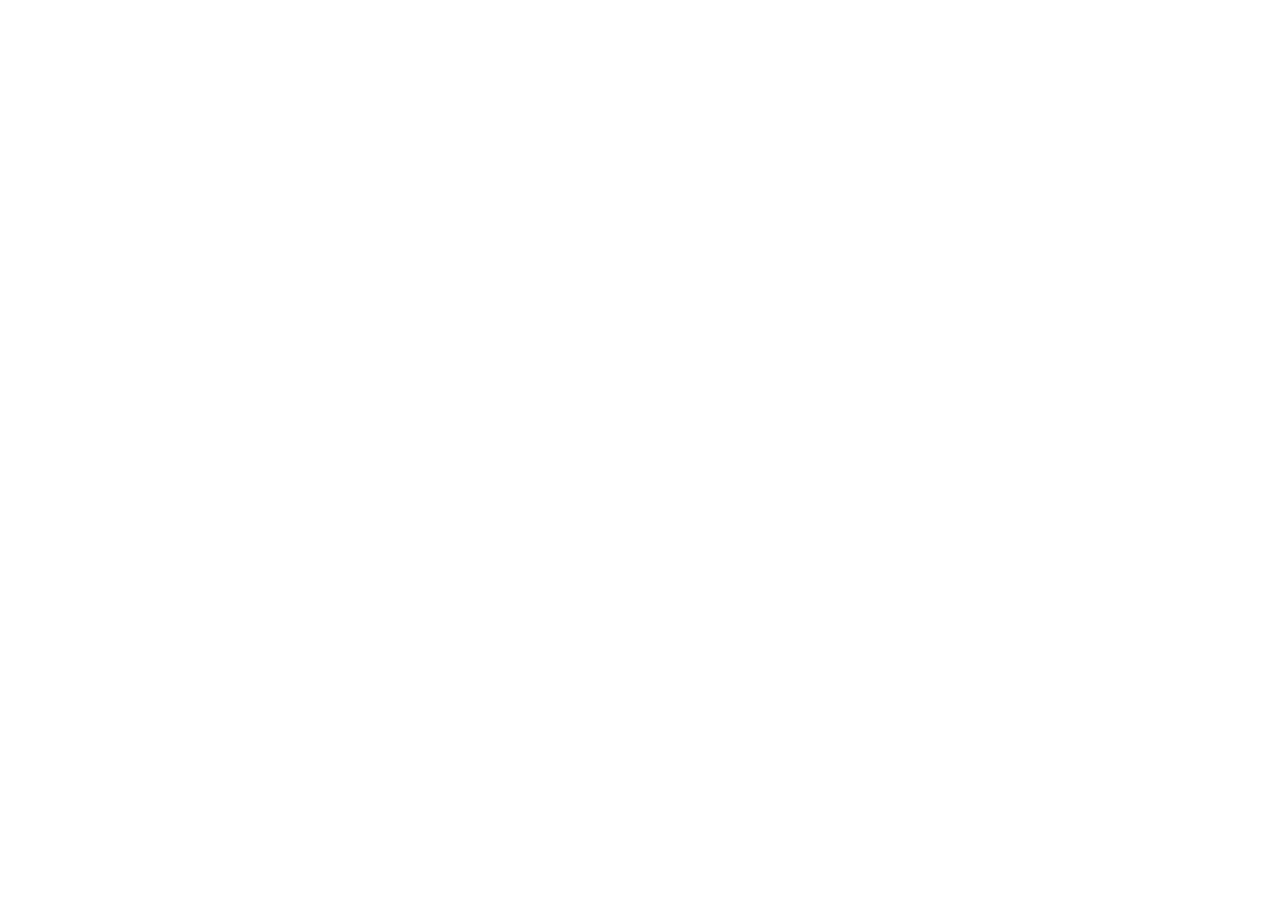
==== Shooting-range-from-PaW31tm-main/mlrs_scene.html @ 3d9033ab "update0.11" ====
<!DOCTYPE html>
<html lang="ru">

<head>

    <meta charset="UTF-8">

    <meta
        name="viewport"
        content="
            width=device-width,
            initial-scale=1.0,
            maximum-scale=1.0,
            user-scalable=no
        "
    >

    <title>MLRS Cutscene</title>
    <link rel="stylesheet" href="mlrs_scene.css">

    

</head>


<body>

<div class="cutscene">


    <!-- =====================================================
         BACKGROUND
         ===================================================== -->

    <div class="sky"></div>

    <div class="sun"></div>

    <div class="cloud cloud-1"></div>
    <div class="cloud cloud-2"></div>
    <div class="cloud cloud-3"></div>

    <div class="far-mountains"></div>
    <div class="near-mountains"></div>


    <!-- =====================================================
         GROUND
         ===================================================== -->

    <div class="ground">

        <div class="ground-road"></div>

        <div class="ground-detail detail-1"></div>
        <div class="ground-detail detail-2"></div>
        <div class="ground-detail detail-3"></div>

    </div>


    <!-- =====================================================
         VEHICLE DUST
         ===================================================== -->

    <div class="movement-dust movement-dust-1"></div>
    <div class="movement-dust movement-dust-2"></div>
    <div class="movement-dust movement-dust-3"></div>


    <!-- =====================================================
         BACK MLRS
         ===================================================== -->

    <div class="mlrs mlrs-back">

        <div class="vehicle">

            <div class="vehicle-body"></div>


            <div class="cabin">

                <div class="cabin-window"></div>
                <div class="cabin-window-small"></div>

            </div>


            <div class="front-bumper"></div>


            <div class="wheel wheel-a"></div>
            <div class="wheel wheel-b"></div>
            <div class="wheel wheel-c"></div>


            <!-- LAUNCHER -->

            <div class="launcher">

                <div class="launcher-base"></div>


                <div class="launcher-frame">


                    <!-- ROCKET 1 -->

                    <div class="launcher-tube tube-1">

                        <div class="muzzle-flash"></div>

                        <div class="rocket">

                            <div class="rocket-trail"></div>

                            <div class="rocket-body"></div>

                            <div class="rocket-fin fin-top"></div>
                            <div class="rocket-fin fin-bottom"></div>

                            <div class="rocket-flame"></div>

                        </div>

                    </div>


                    <!-- ROCKET 2 -->

                    <div class="launcher-tube tube-2">

                        <div class="muzzle-flash"></div>

                        <div class="rocket">

                            <div class="rocket-trail"></div>

                            <div class="rocket-body"></div>

                            <div class="rocket-fin fin-top"></div>
                            <div class="rocket-fin fin-bottom"></div>

                            <div class="rocket-flame"></div>

                        </div>

                    </div>


                    <!-- ROCKET 3 -->

                    <div class="launcher-tube tube-3">

                        <div class="muzzle-flash"></div>

                        <div class="rocket">

                            <div class="rocket-trail"></div>

                            <div class="rocket-body"></div>

                            <div class="rocket-fin fin-top"></div>
                            <div class="rocket-fin fin-bottom"></div>

                            <div class="rocket-flame"></div>

                        </div>

                    </div>


                    <!-- ROCKET 4 -->

                    <div class="launcher-tube tube-4">

                        <div class="muzzle-flash"></div>

                        <div class="rocket">

                            <div class="rocket-trail"></div>

                            <div class="rocket-body"></div>

                            <div class="rocket-fin fin-top"></div>
                            <div class="rocket-fin fin-bottom"></div>

                            <div class="rocket-flame"></div>

                        </div>

                    </div>


                    <!-- EMPTY TUBES -->

                    <div class="launcher-tube tube-5"></div>
                    <div class="launcher-tube tube-6"></div>

                </div>

            </div>

        </div>

    </div>


    <!-- =====================================================
         MAIN MLRS
         ===================================================== -->

    <div class="mlrs mlrs-main">

        <div class="vehicle">

            <div class="vehicle-body"></div>


            <div class="cabin">

                <div class="cabin-window"></div>
                <div class="cabin-window-small"></div>

                <div class="door-line"></div>

            </div>


            <div class="front-bumper"></div>
            <div class="front-light"></div>


            <div class="wheel wheel-a"></div>
            <div class="wheel wheel-b"></div>
            <div class="wheel wheel-c"></div>


            <!-- LAUNCHER -->

            <div class="launcher">

                <div class="launcher-base"></div>


                <div class="launcher-frame">


                    <!-- ROCKET 1 -->

                    <div class="launcher-tube tube-1">

                        <div class="muzzle-flash"></div>

                        <div class="rocket">

                            <div class="rocket-trail"></div>

                            <div class="rocket-body"></div>

                            <div class="rocket-fin fin-top"></div>
                            <div class="rocket-fin fin-bottom"></div>

                            <div class="rocket-flame"></div>

                        </div>

                    </div>


                    <!-- ROCKET 2 -->

                    <div class="launcher-tube tube-2">

                        <div class="muzzle-flash"></div>

                        <div class="rocket">

                            <div class="rocket-trail"></div>

                            <div class="rocket-body"></div>

                            <div class="rocket-fin fin-top"></div>
                            <div class="rocket-fin fin-bottom"></div>

                            <div class="rocket-flame"></div>

                        </div>

                    </div>


                    <!-- ROCKET 3 -->

                    <div class="launcher-tube tube-3">

                        <div class="muzzle-flash"></div>

                        <div class="rocket">

                            <div class="rocket-trail"></div>

                            <div class="rocket-body"></div>

                            <div class="rocket-fin fin-top"></div>
                            <div class="rocket-fin fin-bottom"></div>

                            <div class="rocket-flame"></div>

                        </div>

                    </div>


                    <!-- ROCKET 4 -->

                    <div class="launcher-tube tube-4">

                        <div class="muzzle-flash"></div>

                        <div class="rocket">

                            <div class="rocket-trail"></div>

                            <div class="rocket-body"></div>

                            <div class="rocket-fin fin-top"></div>
                            <div class="rocket-fin fin-bottom"></div>

                            <div class="rocket-flame"></div>

                        </div>

                    </div>


                    <!-- EMPTY TUBES -->

                    <div class="launcher-tube tube-5"></div>
                    <div class="launcher-tube tube-6"></div>

                </div>

            </div>

        </div>

    </div>


    <!-- =====================================================
         CREW
         ===================================================== -->

    <div class="crew">


        <div class="soldier soldier-1">

            <div class="helmet"></div>
            <div class="head"></div>

            <div class="torso"></div>

            <div class="arm arm-left"></div>
            <div class="arm arm-right"></div>

            <div class="leg leg-left"></div>
            <div class="leg leg-right"></div>

        </div>


        <div class="soldier soldier-2">

            <div class="helmet"></div>
            <div class="head"></div>

            <div class="torso"></div>

            <div class="arm arm-left"></div>
            <div class="arm arm-right"></div>

            <div class="leg leg-left"></div>
            <div class="leg leg-right"></div>

        </div>


        <div class="soldier soldier-3">

            <div class="helmet"></div>
            <div class="head"></div>

            <div class="torso"></div>

            <div class="arm arm-left"></div>
            <div class="arm arm-right"></div>

            <div class="leg leg-left"></div>
            <div class="leg leg-right"></div>

        </div>


    </div>


    <!-- =====================================================
         LAUNCH SMOKE
         ===================================================== -->

    <div class="launch-effects">

        <div class="launch-smoke smoke-1"></div>
        <div class="launch-smoke smoke-2"></div>
        <div class="launch-smoke smoke-3"></div>
        <div class="launch-smoke smoke-4"></div>
        <div class="launch-smoke smoke-5"></div>

        <div class="shockwave"></div>

    </div>


    <!-- =====================================================
         CAMERA
         ===================================================== -->

    <div class="camera-flash"></div>

    <div class="vignette"></div>


</div>
<script src="mlrs_scene.js"></script>

</body>

</html>
---- Shooting-range-from-PaW31tm-main/mlrs_scene.css ----
#cutsceneOverlay * {
    margin: 0;
    padding: 0;
    box-sizing: border-box;
}

#cutsceneOverlay {
    display: flex;
    justify-content: center;
    align-items: center;
}


/* =========================================================
   CUTSCENE
   ========================================================= */

.cutscene {
    position: relative;
    width: 100%;
    height: 100%;
    overflow: hidden;
    background: #78b6d5;
    isolation: isolate;
}


/* =========================================================
   SKY
   ========================================================= */

.sky {

    position: absolute;

    inset: 0;

    z-index: 1;

    background:
        linear-gradient(
            to bottom,
            #65a7cf 0%,
            #9fcbe0 55%,
            #d8d2b2 100%
        );
}


/* =========================================================
   SUN
   ========================================================= */

.sun {

    position: absolute;

    z-index: 2;

    top: 10%;
    right: 13%;

    width: 13vw;
    height: 13vw;

    border-radius: 50%;

    background:
        radial-gradient(
            circle,
            #fff8c8,
            #ffe99b 45%,
            transparent 75%
        );
}


/* =========================================================
   CLOUDS
   ========================================================= */

.cloud {

    position: absolute;

    z-index: 3;

    width: 22vw;
    height: 7vw;

    border-radius: 50%;

    background: rgba(255,255,255,.42);

    filter: blur(2px);
}


.cloud::before,
.cloud::after {

    content: "";

    position: absolute;

    border-radius: 50%;

    background: inherit;
}


.cloud::before {

    width: 9vw;
    height: 9vw;

    left: 3vw;
    bottom: 1vw;
}


.cloud::after {

    width: 7vw;
    height: 7vw;

    right: 3vw;
    bottom: .8vw;
}


.cloud-1 {

    top: 12%;
    left: 8%;
}


.cloud-2 {

    top: 23%;
    left: 55%;

    transform: scale(.7);
}


.cloud-3 {

    top: 7%;
    right: -3%;

    transform: scale(.55);
}


/* =========================================================
   MOUNTAINS
   ========================================================= */

.far-mountains {

    position: absolute;

    z-index: 4;

    left: 0;
    right: 0;

    bottom: 30%;

    height: 27%;

    background:

        linear-gradient(
            135deg,
            transparent 0 28%,
            #718f93 29% 46%,
            transparent 47%
        ),

        linear-gradient(
            45deg,
            transparent 0 32%,
            #6c888d 33% 52%,
            transparent 53%
        );

    opacity: .65;
}


.near-mountains {

    position: absolute;

    z-index: 5;

    left: -10%;
    right: -10%;

    bottom: 25%;

    height: 25%;

    background:

        linear-gradient(
            135deg,
            transparent 0 30%,
            #506f70 31% 52%,
            transparent 53%
        ),

        linear-gradient(
            45deg,
            transparent 0 35%,
            #587878 36% 57%,
            transparent 58%
        );

    opacity: .85;
}


/* =========================================================
   GROUND
   ========================================================= */

.ground {

    position: absolute;

    z-index: 10;

    left: 0;
    right: 0;
    bottom: 0;

    height: 35%;

    background:
        linear-gradient(
            to bottom,
            #6d754e,
            #4d5738
        );
}


.ground-road {

    position: absolute;

    left: -5%;
    right: -5%;

    top: 19%;

    height: 45%;

    transform: rotate(-2deg);

    background:
        linear-gradient(
            to bottom,
            #6b6656,
            #514d42
        );
}


.ground-detail {

    position: absolute;

    width: 2vw;
    height: .5vw;

    border-radius: 50%;

    background: rgba(40,40,30,.5);
}


.detail-1 {

    left: 15%;
    top: 70%;
}


.detail-2 {

    left: 47%;
    top: 55%;
}


.detail-3 {

    right: 14%;
    top: 74%;
}


/* =========================================================
   MOVEMENT DUST
   ========================================================= */

.movement-dust {

    position: absolute;

    z-index: 30;

    width: 15vw;
    height: 8vw;

    border-radius: 50%;

    background:
        radial-gradient(
            ellipse,
            rgba(190,180,145,.75),
            rgba(150,145,120,.35),
            transparent 72%
        );

    filter: blur(5px);

    opacity: 0;

    animation:
        vehicle-dust 7s linear infinite;
}


.movement-dust-1 {

    left: 5%;
    bottom: 28%;
}


.movement-dust-2 {

    left: 18%;
    bottom: 31%;

    animation-delay: .15s;
}


.movement-dust-3 {

    left: 31%;
    bottom: 27%;

    animation-delay: .3s;
}


/* =========================================================
   MLRS
   ========================================================= */

.mlrs {

    position: absolute;

    z-index: 40;

    width: 64vw;
    height: 30vw;

    bottom: 23%;

    transform-origin: center bottom;
}


.mlrs-main {

    left: -70vw;

    animation:
        vehicle-main 7s linear infinite;
}


.mlrs-back {

    left: -78vw;

    bottom: 31%;

    transform: scale(.76);

    opacity: .9;

    animation:
        vehicle-back 7s linear infinite;
}


/* =========================================================
   VEHICLE
   ========================================================= */

.vehicle {

    position: relative;

    width: 100%;
    height: 100%;
}


.vehicle-body {

    position: absolute;

    left: 5%;
    bottom: 18%;

    width: 67%;
    height: 43%;

    border-radius:
        2vw
        1vw
        .8vw
        1.5vw;

    background:
        linear-gradient(
            to bottom,
            #59634e,
            #3e4938
        );

    box-shadow:
        inset 0 -.8vw 0 rgba(0,0,0,.2);
}


/* =========================================================
   CABIN
   ========================================================= */

.cabin {

    position: absolute;

    right: 4%;
    bottom: 18%;

    width: 28%;
    height: 58%;

    border-radius:
        1.8vw
        1.8vw
        .8vw
        .8vw;

    background:
        linear-gradient(
            to bottom,
            #606b55,
            #404b3a
        );

    box-shadow:
        inset 0 -.8vw 0 rgba(0,0,0,.25);
}


.cabin-window {

    position: absolute;

    right: 9%;
    top: 10%;

    width: 72%;
    height: 32%;

    border-radius: .8vw;

    background:
        linear-gradient(
            135deg,
            #344a4d,
            #172a2d
        );

    border: .35vw solid #30392f;
}


.cabin-window-small {

    position: absolute;

    right: 8%;
    top: 47%;

    width: 45%;
    height: 25%;

    border-radius: .5vw;

    background:
        linear-gradient(
            135deg,
            #405457,
            #1c3032
        );

    border: .3vw solid #30392f;
}


.door-line {

    position: absolute;

    left: 13%;
    bottom: 7%;

    width: 2px;
    height: 48%;

    background: rgba(20,25,20,.55);
}


/* =========================================================
   FRONT
   ========================================================= */

.front-bumper {

    position: absolute;

    right: 0;
    bottom: 14%;

    width: 8%;
    height: 13%;

    border-radius: .5vw;

    background: #30372d;
}


.front-light {

    position: absolute;

    right: 1.5%;
    bottom: 29%;

    width: 3%;
    height: 5%;

    border-radius: 50%;

    background: #e6d98c;
}


/* =========================================================
   WHEELS
   ========================================================= */

.wheel {

    position: absolute;

    bottom: 7%;

    width: 11vw;
    height: 11vw;

    border-radius: 50%;

    background:
        radial-gradient(
            circle,
            #3b3b36 0 25%,
            #161713 27% 72%,
            #080908 74%
        );

    border: .8vw solid #272824;

    box-shadow:
        inset 0 0 0 .4vw #55564d;

    animation:
        wheel-roll 7s linear infinite;
}


.wheel-a {
    left: 13%;
}


.wheel-b {
    left: 42%;
}


.wheel-c {
    right: 8%;
}


/* =========================================================
   LAUNCHER
   ========================================================= */

.launcher {

    position: absolute;

    left: 12%;
    bottom: 48%;

    width: 51%;
    height: 31%;

    transform-origin: 7% 100%;

    animation:
        launcher-raise 7s linear infinite;

    overflow: visible;
}


.launcher-base {

    position: absolute;

    left: 0;
    bottom: 0;

    width: 24%;
    height: 30%;

    border-radius: .8vw;

    background:
        linear-gradient(
            to bottom,
            #515a47,
            #343c2f
        );
}


.launcher-frame {

    position: absolute;

    left: 14%;
    bottom: 18%;

    width: 82%;
    height: 70%;

    transform-origin: 0% 100%;

    background:
        linear-gradient(
            to bottom,
            #56604b,
            #343d30
        );

    border-radius: .7vw;

    border: .35vw solid #2c3429;

    overflow: visible;
}


/* =========================================================
   TUBES
   ========================================================= */

.launcher-tube {

    position: absolute;

    right: 1%;

    width: 94%;
    height: 9%;

    border-radius: 1vw;

    background:
        linear-gradient(
            to bottom,
            #5e6852,
            #30392c
        );

    border: .25vw solid #293126;

    overflow: visible;
}


.tube-1 {
    top: 7%;
}


.tube-2 {
    top: 22%;
}


.tube-3 {
    top: 37%;
}


.tube-4 {
    top: 52%;
}


.tube-5 {
    top: 67%;
}


.tube-6 {
    top: 82%;
}


/* =========================================================
   MUZZLE FLASH
   ========================================================= */

.muzzle-flash {

    position: absolute;

    z-index: 200;

    right: -4vw;
    top: 50%;

    width: 5vw;
    height: 5vw;

    border-radius: 50%;

    transform:
        translateY(-50%)
        scale(.1);

    opacity: 0;

    pointer-events: none;

    background:
        radial-gradient(
            circle,
            #ffffff 0%,
            #fff5a0 25%,
            #ffb52e 50%,
            #ff5a16 68%,
            transparent 75%
        );
}


/* =========================================================
   ROCKET
   ========================================================= */

.rocket {

    position: absolute;

    z-index: 300;

    right: 0;
    top: 50%;

    width: 8vw;
    height: 2.4vw;

    transform:
        translateY(-50%)
        translateX(0);

    opacity: 0;

    pointer-events: none;

    overflow: visible;
}


/* =========================================================
   ROCKET BODY
   ========================================================= */

.rocket-body {

    position: absolute;

    z-index: 3;

    left: 0;
    top: 25%;

    width: 78%;
    height: 50%;

    border-radius: 1vw;

    background:
        linear-gradient(
            to bottom,
            #8b8c80,
            #45463f
        );

    box-shadow:
        inset 0 .2vw 0 rgba(255,255,255,.25);
}


/* =========================================================
   ROCKET FINS
   ========================================================= */

.rocket-fin {

    position: absolute;

    z-index: 2;

    left: 15%;

    width: 1.7vw;
    height: 1.5vw;

    background: #30312d;

    transform: skewX(-25deg);
}


.fin-top {

    top: -15%;
}


.fin-bottom {

    bottom: -15%;
}


/* =========================================================
   ROCKET FLAME
   ========================================================= */

.rocket-flame {

    position: absolute;

    z-index: 4;

    left: -18%;
    top: 22%;

    width: 27%;
    height: 56%;

    border-radius:
        50%
        0
        0
        50%;

    background:
        linear-gradient(
            to left,
            #fffbd0,
            #ffc02d 35%,
            #ff6418 70%,
            transparent
        );

    transform-origin: right center;

    animation:
        flame .07s ease-in-out infinite alternate;
}


/* =========================================================
   ROCKET TRAIL
   ========================================================= */

.rocket-trail {

    position: absolute;

    z-index: 1;

    left: -230%;

    top: 50%;

    width: 230%;

    height: .8vw;

    transform:
        translateY(-50%);

    border-radius: 1vw;

    background:
        linear-gradient(
            to left,
            rgba(255,240,170,.95),
            rgba(255,165,60,.65),
            rgba(255,100,30,.25),
            transparent
        );

    filter: blur(.12vw);

    pointer-events: none;
}


/* =========================================================
   CREW
   ========================================================= */

.crew {

    position: absolute;

    z-index: 50;

    left: 0;
    right: 0;
    bottom: 22%;

    height: 30%;

    pointer-events: none;
}


.soldier {

    position: absolute;

    width: 7vw;
    height: 16vw;

    opacity: 0;

    animation:
        crew-arrival 7s linear infinite;
}


.soldier-1 {

    left: 43%;
    bottom: 2%;
}


.soldier-2 {

    left: 53%;
    bottom: 1%;

    animation-delay: .12s;
}


.soldier-3 {

    left: 62%;
    bottom: 0%;

    animation-delay: .24s;
}


.head {

    position: absolute;

    top: 6%;
    left: 29%;

    width: 42%;
    height: 19%;

    border-radius: 50%;

    background: #a98568;
}


.helmet {

    position: absolute;

    top: 1%;
    left: 19%;

    width: 62%;
    height: 17%;

    border-radius:
        50%
        50%
        35%
        35%;

    background:
        linear-gradient(
            to bottom,
            #59644f,
            #323b2d
        );
}


.torso {

    position: absolute;

    top: 24%;
    left: 17%;

    width: 66%;
    height: 37%;

    border-radius: 1vw;

    background:
        linear-gradient(
            to bottom,
            #4c5945,
            #30392c
        );
}


.arm {

    position: absolute;

    top: 27%;

    width: 16%;
    height: 34%;

    border-radius: 1vw;

    background: #3d4937;

    transform-origin: top center;
}


.arm-left {

    left: 4%;

    transform: rotate(15deg);
}


.arm-right {

    right: 4%;

    transform: rotate(-20deg);
}


.leg {

    position: absolute;

    top: 59%;

    width: 20%;
    height: 38%;

    border-radius: .7vw;

    background: #30392d;

    transform-origin: top center;
}


.leg-left {

    left: 25%;

    transform: rotate(4deg);
}


.leg-right {

    right: 25%;

    transform: rotate(-4deg);
}


/* =========================================================
   LAUNCH SMOKE
   ========================================================= */

.launch-effects {

    position: absolute;

    inset: 0;

    z-index: 65;

    pointer-events: none;
}


.launch-smoke {

    position: absolute;

    width: 14vw;
    height: 14vw;

    border-radius: 50%;

    background:
        radial-gradient(
            circle,
            rgba(205,205,195,.85),
            rgba(130,130,125,.55),
            transparent 70%
        );

    filter: blur(6px);

    opacity: 0;

    transform: scale(.2);

    animation:
        launch-smoke 7s linear infinite;
}


.smoke-1 {
    left: 58%;
    bottom: 38%;
}


.smoke-2 {
    left: 63%;
    bottom: 36%;
}


.smoke-3 {
    left: 67%;
    bottom: 41%;
}


.smoke-4 {
    left: 54%;
    bottom: 34%;
}


.smoke-5 {
    left: 70%;
    bottom: 38%;
}


/* =========================================================
   SMOKE
   ========================================================= */

@keyframes launch-smoke {

    0%,
    63% {

        opacity: 0;

        transform:
            scale(.2);
    }

    64% {

        opacity: .75;

        transform:
            scale(.7);
    }

    70% {

        opacity: .6;

        transform:
            scale(1.15)
            translateY(-2vh);
    }

    80% {

        opacity: .35;

        transform:
            scale(1.6)
            translateY(-6vh);
    }

    93% {

        opacity: 0;

        transform:
            scale(2)
            translateY(-11vh);
    }

    100% {

        opacity: 0;
    }
}


/* =========================================================
   SHOCKWAVE
   ========================================================= */

.shockwave {

    position: absolute;

    left: 65%;
    bottom: 42%;

    width: 10vw;
    height: 10vw;

    border-radius: 50%;

    border:
        .5vw solid rgba(255,200,100,.7);

    opacity: 0;

    transform: scale(.1);

    animation:
        shockwave 7s linear infinite;
}


@keyframes shockwave {

    0%,
    63% {

        opacity: 0;

        transform:
            scale(.1);
    }

    64% {

        opacity: .7;

        transform:
            scale(.7);
    }

    68% {

        opacity: 0;

        transform:
            scale(2);
    }

    100% {

        opacity: 0;
    }
}


/* =========================================================
   VEHICLE MOVEMENT
   ========================================================= */

@keyframes vehicle-main {

    0% {

        transform:
            translateX(0);
    }

    22% {

        transform:
            translateX(100vw);
    }

    22.01%,
    100% {

        transform:
            translateX(100vw);
    }
}


@keyframes vehicle-back {

    0% {

        transform:
            scale(.76)
            translateX(0);
    }

    25% {

        transform:
            scale(.76)
            translateX(100vw);
    }

    25.01%,
    100% {

        transform:
            scale(.76)
            translateX(100vw);
    }
}


/* =========================================================
   WHEELS
   ========================================================= */

@keyframes wheel-roll {

    0% {

        transform:
            rotate(0deg);
    }

    22% {

        transform:
            rotate(900deg);
    }

    22.01%,
    100% {

        transform:
            rotate(900deg);
    }
}


/* =========================================================
   LAUNCHER RAISE
   ========================================================= */

@keyframes launcher-raise {

    0%,
    38% {

        transform:
            rotate(0deg);
    }

    45% {

        transform:
            rotate(-18deg);
    }

    52%,
    100% {

        transform:
            rotate(-18deg);
    }
}


/* =========================================================
   CREW
   ========================================================= */

@keyframes crew-arrival {

    0%,
    25% {

        opacity: 0;

        transform:
            translateX(-7vw)
            translateY(2vw);
    }

    31% {

        opacity: 1;

        transform:
            translateX(0)
            translateY(0);
    }

    38%,
    100% {

        opacity: 1;

        transform:
            translateX(0)
            translateY(0);
    }
}


/* =========================================================
   VEHICLE DUST
   ========================================================= */

@keyframes vehicle-dust {

    0%,
    7% {

        opacity: 0;

        transform:
            scale(.2);
    }

    14% {

        opacity: .8;

        transform:
            scale(.8);
    }

    27% {

        opacity: .5;

        transform:
            scale(1.4);
    }

    42%,
    100% {

        opacity: 0;

        transform:
            scale(2);
    }
}


/* =========================================================
   ROCKET 1 — MAIN
   ========================================================= */

@keyframes main-rocket-1 {

    0%,
    63.8% {

        opacity: 0;

        transform:
            translateY(-50%)
            translateX(0);
    }

    64% {

        opacity: 1;

        transform:
            translateY(-50%)
            translateX(0);
    }

    64.8% {

        opacity: 1;

        transform:
            translateY(-50%)
            translateX(15vw);
    }

    66.5% {

        opacity: 1;

        transform:
            translateY(-50%)
            translateX(65vw);
    }

    69% {

        opacity: 1;

        transform:
            translateY(-50%)
            translateX(150vw);
    }

    100% {

        opacity: 0;

        transform:
            translateY(-50%)
            translateX(250vw);
    }
}


/* =========================================================
   ROCKET 2 — MAIN
   ========================================================= */

@keyframes main-rocket-2 {

    0%,
    68.8% {

        opacity: 0;

        transform:
            translateY(-50%)
            translateX(0);
    }

    69% {

        opacity: 1;

        transform:
            translateY(-50%)
            translateX(0);
    }

    69.8% {

        opacity: 1;

        transform:
            translateY(-50%)
            translateX(15vw);
    }

    71.5% {

        opacity: 1;

        transform:
            translateY(-50%)
            translateX(65vw);
    }

    74% {

        opacity: 1;

        transform:
            translateY(-50%)
            translateX(150vw);
    }

    100% {

        opacity: 0;

        transform:
            translateY(-50%)
            translateX(250vw);
    }
}


/* =========================================================
   ROCKET 3 — MAIN
   ========================================================= */

@keyframes main-rocket-3 {

    0%,
    73.8% {

        opacity: 0;

        transform:
            translateY(-50%)
            translateX(0);
    }

    74% {

        opacity: 1;

        transform:
            translateY(-50%)
            translateX(0);
    }

    74.8% {

        opacity: 1;

        transform:
            translateY(-50%)
            translateX(15vw);
    }

    76.5% {

        opacity: 1;

        transform:
            translateY(-50%)
            translateX(65vw);
    }

    79% {

        opacity: 1;

        transform:
            translateY(-50%)
            translateX(150vw);
    }

    100% {

        opacity: 0;

        transform:
            translateY(-50%)
            translateX(250vw);
    }
}


/* =========================================================
   ROCKET 4 — MAIN
   ========================================================= */

@keyframes main-rocket-4 {

    0%,
    78.8% {

        opacity: 0;

        transform:
            translateY(-50%)
            translateX(0);
    }

    79% {

        opacity: 1;

        transform:
            translateY(-50%)
            translateX(0);
    }

    79.8% {

        opacity: 1;

        transform:
            translateY(-50%)
            translateX(15vw);
    }

    81.5% {

        opacity: 1;

        transform:
            translateY(-50%)
            translateX(65vw);
    }

    84% {

        opacity: 1;

        transform:
            translateY(-50%)
            translateX(150vw);
    }

    100% {

        opacity: 0;

        transform:
            translateY(-50%)
            translateX(250vw);
    }
}


/* =========================================================
   ROCKET 1 — BACK
   ========================================================= */

@keyframes back-rocket-1 {

    0%,
    66.8% {

        opacity: 0;

        transform:
            translateY(-50%)
            translateX(0);
    }

    67% {

        opacity: 1;

        transform:
            translateY(-50%)
            translateX(0);
    }

    67.8% {

        opacity: 1;

        transform:
            translateY(-50%)
            translateX(15vw);
    }

    69.5% {

        opacity: 1;

        transform:
            translateY(-50%)
            translateX(65vw);
    }

    72% {

        opacity: 1;

        transform:
            translateY(-50%)
            translateX(150vw);
    }

    100% {

        opacity: 0;

        transform:
            translateY(-50%)
            translateX(250vw);
    }
}


/* =========================================================
   ROCKET 2 — BACK
   ========================================================= */

@keyframes back-rocket-2 {

    0%,
    71.8% {

        opacity: 0;

        transform:
            translateY(-50%)
            translateX(0);
    }

    72% {

        opacity: 1;

        transform:
            translateY(-50%)
            translateX(0);
    }

    72.8% {

        opacity: 1;

        transform:
            translateY(-50%)
            translateX(15vw);
    }

    74.5% {

        opacity: 1;

        transform:
            translateY(-50%)
            translateX(65vw);
    }

    77% {

        opacity: 1;

        transform:
            translateY(-50%)
            translateX(150vw);
    }

    100% {

        opacity: 0;

        transform:
            translateY(-50%)
            translateX(250vw);
    }
}


/* =========================================================
   ROCKET 3 — BACK
   ========================================================= */

@keyframes back-rocket-3 {

    0%,
    76.8% {

        opacity: 0;

        transform:
            translateY(-50%)
            translateX(0);
    }

    77% {

        opacity: 1;

        transform:
            translateY(-50%)
            translateX(0);
    }

    77.8% {

        opacity: 1;

        transform:
            translateY(-50%)
            translateX(15vw);
    }

    79.5% {

        opacity: 1;

        transform:
            translateY(-50%)
            translateX(65vw);
    }

    82% {

        opacity: 1;

        transform:
            translateY(-50%)
            translateX(150vw);
    }

    100% {

        opacity: 0;

        transform:
            translateY(-50%)
            translateX(250vw);
    }
}


/* =========================================================
   ROCKET 4 — BACK
   ========================================================= */

@keyframes back-rocket-4 {

    0%,
    81.8% {

        opacity: 0;

        transform:
            translateY(-50%)
            translateX(0);
    }

    82% {

        opacity: 1;

        transform:
            translateY(-50%)
            translateX(0);
    }

    82.8% {

        opacity: 1;

        transform:
            translateY(-50%)
            translateX(15vw);
    }

    84.5% {

        opacity: 1;

        transform:
            translateY(-50%)
            translateX(65vw);
    }

    87% {

        opacity: 1;

        transform:
            translateY(-50%)
            translateX(150vw);
    }

    100% {

        opacity: 0;

        transform:
            translateY(-50%)
            translateX(250vw);
    }
}


/* =========================================================
   ASSIGN ROCKET ANIMATIONS
   ========================================================= */

.mlrs-main .tube-1 .rocket {
    animation:
        main-rocket-1 7s linear infinite;
}


.mlrs-main .tube-2 .rocket {
    animation:
        main-rocket-2 7s linear infinite;
}


.mlrs-main .tube-3 .rocket {
    animation:
        main-rocket-3 7s linear infinite;
}


.mlrs-main .tube-4 .rocket {
    animation:
        main-rocket-4 7s linear infinite;
}


.mlrs-back .tube-1 .rocket {
    animation:
        back-rocket-1 7s linear infinite;
}


.mlrs-back .tube-2 .rocket {
    animation:
        back-rocket-2 7s linear infinite;
}


.mlrs-back .tube-3 .rocket {
    animation:
        back-rocket-3 7s linear infinite;
}


.mlrs-back .tube-4 .rocket {
    animation:
        back-rocket-4 7s linear infinite;
}


/* =========================================================
   FLASH 1 — MAIN
   ========================================================= */

@keyframes flash-main-1 {

    0%,
    63.8% {
        opacity: 0;
        transform:
            translateY(-50%)
            scale(.1);
    }

    64% {
        opacity: 1;
        transform:
            translateY(-50%)
            scale(1.5);
    }

    65.2% {
        opacity: .3;
        transform:
            translateY(-50%)
            scale(.7);
    }

    66% {
        opacity: 0;
        transform:
            translateY(-50%)
            scale(.1);
    }

    100% {
        opacity: 0;
    }
}


@keyframes flash-main-2 {

    0%,
    68.8% {
        opacity: 0;
        transform:
            translateY(-50%)
            scale(.1);
    }

    69% {
        opacity: 1;
        transform:
            translateY(-50%)
            scale(1.5);
    }

    70.2% {
        opacity: .3;
        transform:
            translateY(-50%)
            scale(.7);
    }

    71% {
        opacity: 0;
        transform:
            translateY(-50%)
            scale(.1);
    }

    100% {
        opacity: 0;
    }
}


@keyframes flash-main-3 {

    0%,
    73.8% {
        opacity: 0;
        transform:
            translateY(-50%)
            scale(.1);
    }

    74% {
        opacity: 1;
        transform:
            translateY(-50%)
            scale(1.5);
    }

    75.2% {
        opacity: .3;
        transform:
            translateY(-50%)
            scale(.7);
    }

    76% {
        opacity: 0;
        transform:
            translateY(-50%)
            scale(.1);
    }

    100% {
        opacity: 0;
    }
}


@keyframes flash-main-4 {

    0%,
    78.8% {
        opacity: 0;
        transform:
            translateY(-50%)
            scale(.1);
    }

    79% {
        opacity: 1;
        transform:
            translateY(-50%)
            scale(1.5);
    }

    80.2% {
        opacity: .3;
        transform:
            translateY(-50%)
            scale(.7);
    }

    81% {
        opacity: 0;
        transform:
            translateY(-50%)
            scale(.1);
    }

    100% {
        opacity: 0;
    }
}


/* =========================================================
   FLASH — BACK
   ========================================================= */

@keyframes flash-back-1 {

    0%,
    66.8% {
        opacity: 0;
        transform:
            translateY(-50%)
            scale(.1);
    }

    67% {
        opacity: 1;
        transform:
            translateY(-50%)
            scale(1.5);
    }

    68.2% {
        opacity: .3;
        transform:
            translateY(-50%)
            scale(.7);
    }

    69% {
        opacity: 0;
        transform:
            translateY(-50%)
            scale(.1);
    }

    100% {
        opacity: 0;
    }
}


@keyframes flash-back-2 {

    0%,
    71.8% {
        opacity: 0;
        transform:
            translateY(-50%)
            scale(.1);
    }

    72% {
        opacity: 1;
        transform:
            translateY(-50%)
            scale(1.5);
    }

    73.2% {
        opacity: .3;
        transform:
            translateY(-50%)
            scale(.7);
    }

    74% {
        opacity: 0;
        transform:
            translateY(-50%)
            scale(.1);
    }

    100% {
        opacity: 0;
    }
}


@keyframes flash-back-3 {

    0%,
    76.8% {
        opacity: 0;
        transform:
            translateY(-50%)
            scale(.1);
    }

    77% {
        opacity: 1;
        transform:
            translateY(-50%)
            scale(1.5);
    }

    78.2% {
        opacity: .3;
        transform:
            translateY(-50%)
            scale(.7);
    }

    79% {
        opacity: 0;
        transform:
            translateY(-50%)
            scale(.1);
    }

    100% {
        opacity: 0;
    }
}


@keyframes flash-back-4 {

    0%,
    81.8% {
        opacity: 0;
        transform:
            translateY(-50%)
            scale(.1);
    }

    82% {
        opacity: 1;
        transform:
            translateY(-50%)
            scale(1.5);
    }

    83.2% {
        opacity: .3;
        transform:
            translateY(-50%)
            scale(.7);
    }

    84% {
        opacity: 0;
        transform:
            translateY(-50%)
            scale(.1);
    }

    100% {
        opacity: 0;
    }
}


/* =========================================================
   ASSIGN FLASH ANIMATIONS
   ========================================================= */

.mlrs-main .tube-1 .muzzle-flash {
    animation:
        flash-main-1 7s linear infinite;
}


.mlrs-main .tube-2 .muzzle-flash {
    animation:
        flash-main-2 7s linear infinite;
}


.mlrs-main .tube-3 .muzzle-flash {
    animation:
        flash-main-3 7s linear infinite;
}


.mlrs-main .tube-4 .muzzle-flash {
    animation:
        flash-main-4 7s linear infinite;
}


.mlrs-back .tube-1 .muzzle-flash {
    animation:
        flash-back-1 7s linear infinite;
}


.mlrs-back .tube-2 .muzzle-flash {
    animation:
        flash-back-2 7s linear infinite;
}


.mlrs-back .tube-3 .muzzle-flash {
    animation:
        flash-back-3 7s linear infinite;
}


.mlrs-back .tube-4 .muzzle-flash {
    animation:
        flash-back-4 7s linear infinite;
}


/* =========================================================
   FLAME
   ========================================================= */

@keyframes flame {

    from {

        transform:
            scaleY(.75);
    }

    to {

        transform:
            scaleY(1.2);
    }
}


/* =========================================================
   CAMERA FLASH
   ========================================================= */

.camera-flash {

    position: absolute;

    inset: 0;

    z-index: 90;

    pointer-events: none;

    background: white;

    opacity: 0;

    animation:
        camera-flash-animation 7s linear infinite;
}


@keyframes camera-flash-animation {

    0%,
    63% {

        opacity: 0;
    }

    64% {

        opacity: .25;
    }

    66% {

        opacity: 0;
    }

    100% {

        opacity: 0;
    }
}


/* =========================================================
   VIGNETTE
   ========================================================= */

.vignette {

    position: absolute;

    inset: 0;

    z-index: 100;

    pointer-events: none;

    background:
        radial-gradient(
            ellipse at center,
            transparent 52%,
            rgba(0,0,0,.48) 100%
        );
}
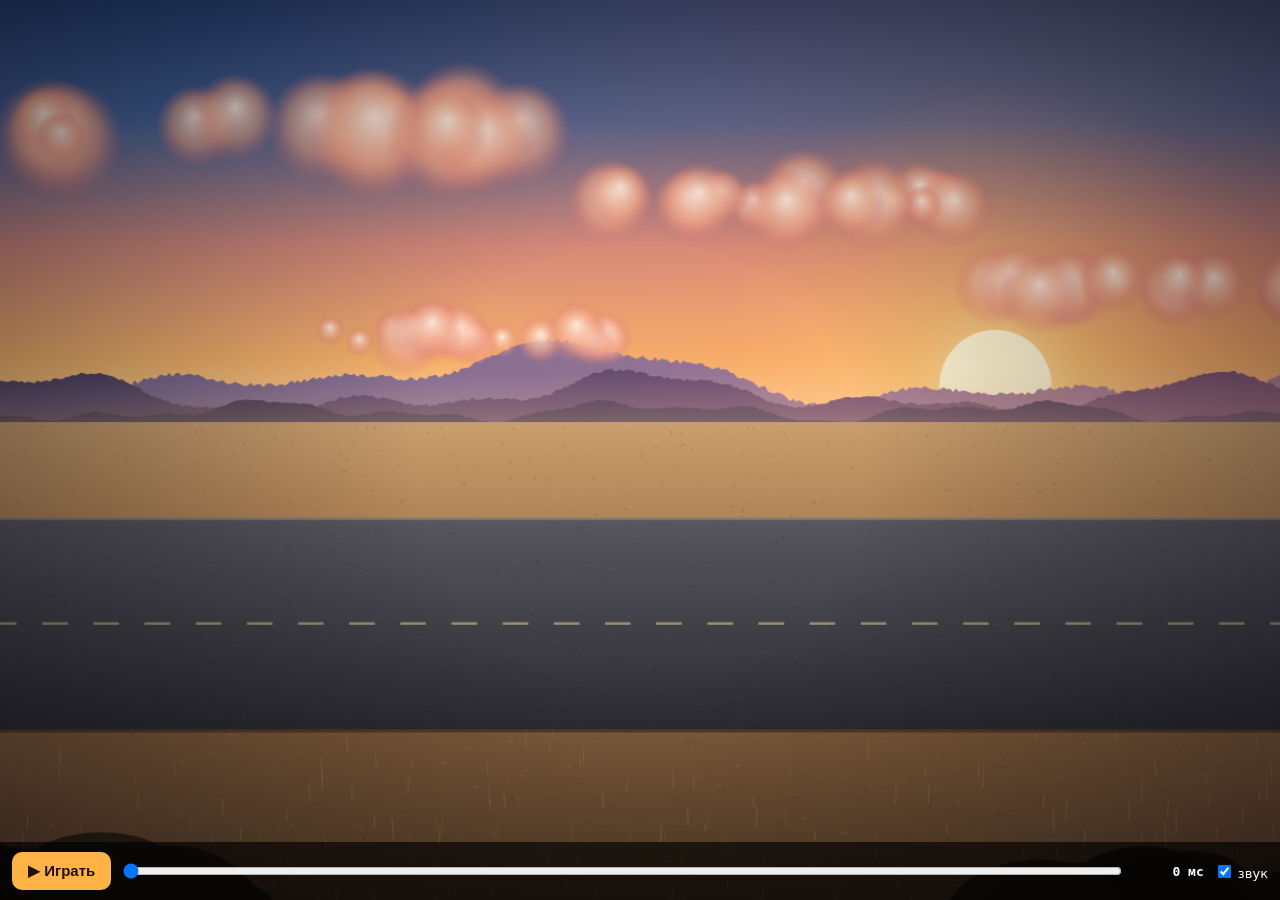
==== commit 3edf949e: "update0.11.1BvHOTFIX" ====
--- a/Shooting-range-from-PaW31tm-main/mlrs_scene.html
+++ b/Shooting-range-from-PaW31tm-main/mlrs_scene.html
@@ -1,441 +1,44 @@
 <!DOCTYPE html>
 <html lang="ru">
-
 <head>
-
-    <meta charset="UTF-8">
-
-    <meta
-        name="viewport"
-        content="
-            width=device-width,
-            initial-scale=1.0,
-            maximum-scale=1.0,
-            user-scalable=no
-        "
-    >
-
-    <title>MLRS Cutscene</title>
-    <link rel="stylesheet" href="mlrs_scene.css">
-
-    
-
+<meta charset="utf-8">
+<meta name="viewport" content="width=device-width,initial-scale=1,maximum-scale=1,user-scalable=no">
+<title>МЛРС — предпросмотр катсцены</title>
+<style>
+  html,body{margin:0;height:100%;background:#000;color:#fff;font-family:system-ui,sans-serif;overflow:hidden}
+  #ov{position:fixed;inset:0}
+  #ui{position:fixed;left:0;right:0;bottom:0;z-index:5;display:flex;gap:10px;align-items:center;
+      padding:10px 12px calc(10px + env(safe-area-inset-bottom));background:rgba(0,0,0,.65)}
+  button{background:#ffb347;color:#201000;border:0;border-radius:10px;padding:10px 16px;font-weight:800;font-size:15px}
+  input[type=range]{flex:1}
+  label{font-size:13px;white-space:nowrap}
+  #tm{font:600 13px monospace;min-width:70px;text-align:right}
+</style>
 </head>
-
-
 <body>
-
-<div class="cutscene">
-
-
-    <!-- =====================================================
-         BACKGROUND
-         ===================================================== -->
-
-    <div class="sky"></div>
-
-    <div class="sun"></div>
-
-    <div class="cloud cloud-1"></div>
-    <div class="cloud cloud-2"></div>
-    <div class="cloud cloud-3"></div>
-
-    <div class="far-mountains"></div>
-    <div class="near-mountains"></div>
-
-
-    <!-- =====================================================
-         GROUND
-         ===================================================== -->
-
-    <div class="ground">
-
-        <div class="ground-road"></div>
-
-        <div class="ground-detail detail-1"></div>
-        <div class="ground-detail detail-2"></div>
-        <div class="ground-detail detail-3"></div>
-
-    </div>
-
-
-    <!-- =====================================================
-         VEHICLE DUST
-         ===================================================== -->
-
-    <div class="movement-dust movement-dust-1"></div>
-    <div class="movement-dust movement-dust-2"></div>
-    <div class="movement-dust movement-dust-3"></div>
-
-
-    <!-- =====================================================
-         BACK MLRS
-         ===================================================== -->
-
-    <div class="mlrs mlrs-back">
-
-        <div class="vehicle">
-
-            <div class="vehicle-body"></div>
-
-
-            <div class="cabin">
-
-                <div class="cabin-window"></div>
-                <div class="cabin-window-small"></div>
-
-            </div>
-
-
-            <div class="front-bumper"></div>
-
-
-            <div class="wheel wheel-a"></div>
-            <div class="wheel wheel-b"></div>
-            <div class="wheel wheel-c"></div>
-
-
-            <!-- LAUNCHER -->
-
-            <div class="launcher">
-
-                <div class="launcher-base"></div>
-
-
-                <div class="launcher-frame">
-
-
-                    <!-- ROCKET 1 -->
-
-                    <div class="launcher-tube tube-1">
-
-                        <div class="muzzle-flash"></div>
-
-                        <div class="rocket">
-
-                            <div class="rocket-trail"></div>
-
-                            <div class="rocket-body"></div>
-
-                            <div class="rocket-fin fin-top"></div>
-                            <div class="rocket-fin fin-bottom"></div>
-
-                            <div class="rocket-flame"></div>
-
-                        </div>
-
-                    </div>
-
-
-                    <!-- ROCKET 2 -->
-
-                    <div class="launcher-tube tube-2">
-
-                        <div class="muzzle-flash"></div>
-
-                        <div class="rocket">
-
-                            <div class="rocket-trail"></div>
-
-                            <div class="rocket-body"></div>
-
-                            <div class="rocket-fin fin-top"></div>
-                            <div class="rocket-fin fin-bottom"></div>
-
-                            <div class="rocket-flame"></div>
-
-                        </div>
-
-                    </div>
-
-
-                    <!-- ROCKET 3 -->
-
-                    <div class="launcher-tube tube-3">
-
-                        <div class="muzzle-flash"></div>
-
-                        <div class="rocket">
-
-                            <div class="rocket-trail"></div>
-
-                            <div class="rocket-body"></div>
-
-                            <div class="rocket-fin fin-top"></div>
-                            <div class="rocket-fin fin-bottom"></div>
-
-                            <div class="rocket-flame"></div>
-
-                        </div>
-
-                    </div>
-
-
-                    <!-- ROCKET 4 -->
-
-                    <div class="launcher-tube tube-4">
-
-                        <div class="muzzle-flash"></div>
-
-                        <div class="rocket">
-
-                            <div class="rocket-trail"></div>
-
-                            <div class="rocket-body"></div>
-
-                            <div class="rocket-fin fin-top"></div>
-                            <div class="rocket-fin fin-bottom"></div>
-
-                            <div class="rocket-flame"></div>
-
-                        </div>
-
-                    </div>
-
-
-                    <!-- EMPTY TUBES -->
-
-                    <div class="launcher-tube tube-5"></div>
-                    <div class="launcher-tube tube-6"></div>
-
-                </div>
-
-            </div>
-
-        </div>
-
-    </div>
-
-
-    <!-- =====================================================
-         MAIN MLRS
-         ===================================================== -->
-
-    <div class="mlrs mlrs-main">
-
-        <div class="vehicle">
-
-            <div class="vehicle-body"></div>
-
-
-            <div class="cabin">
-
-                <div class="cabin-window"></div>
-                <div class="cabin-window-small"></div>
-
-                <div class="door-line"></div>
-
-            </div>
-
-
-            <div class="front-bumper"></div>
-            <div class="front-light"></div>
-
-
-            <div class="wheel wheel-a"></div>
-            <div class="wheel wheel-b"></div>
-            <div class="wheel wheel-c"></div>
-
-
-            <!-- LAUNCHER -->
-
-            <div class="launcher">
-
-                <div class="launcher-base"></div>
-
-
-                <div class="launcher-frame">
-
-
-                    <!-- ROCKET 1 -->
-
-                    <div class="launcher-tube tube-1">
-
-                        <div class="muzzle-flash"></div>
-
-                        <div class="rocket">
-
-                            <div class="rocket-trail"></div>
-
-                            <div class="rocket-body"></div>
-
-                            <div class="rocket-fin fin-top"></div>
-                            <div class="rocket-fin fin-bottom"></div>
-
-                            <div class="rocket-flame"></div>
-
-                        </div>
-
-                    </div>
-
-
-                    <!-- ROCKET 2 -->
-
-                    <div class="launcher-tube tube-2">
-
-                        <div class="muzzle-flash"></div>
-
-                        <div class="rocket">
-
-                            <div class="rocket-trail"></div>
-
-                            <div class="rocket-body"></div>
-
-                            <div class="rocket-fin fin-top"></div>
-                            <div class="rocket-fin fin-bottom"></div>
-
-                            <div class="rocket-flame"></div>
-
-                        </div>
-
-                    </div>
-
-
-                    <!-- ROCKET 3 -->
-
-                    <div class="launcher-tube tube-3">
-
-                        <div class="muzzle-flash"></div>
-
-                        <div class="rocket">
-
-                            <div class="rocket-trail"></div>
-
-                            <div class="rocket-body"></div>
-
-                            <div class="rocket-fin fin-top"></div>
-                            <div class="rocket-fin fin-bottom"></div>
-
-                            <div class="rocket-flame"></div>
-
-                        </div>
-
-                    </div>
-
-
-                    <!-- ROCKET 4 -->
-
-                    <div class="launcher-tube tube-4">
-
-                        <div class="muzzle-flash"></div>
-
-                        <div class="rocket">
-
-                            <div class="rocket-trail"></div>
-
-                            <div class="rocket-body"></div>
-
-                            <div class="rocket-fin fin-top"></div>
-                            <div class="rocket-fin fin-bottom"></div>
-
-                            <div class="rocket-flame"></div>
-
-                        </div>
-
-                    </div>
-
-
-                    <!-- EMPTY TUBES -->
-
-                    <div class="launcher-tube tube-5"></div>
-                    <div class="launcher-tube tube-6"></div>
-
-                </div>
-
-            </div>
-
-        </div>
-
-    </div>
-
-
-    <!-- =====================================================
-         CREW
-         ===================================================== -->
-
-    <div class="crew">
-
-
-        <div class="soldier soldier-1">
-
-            <div class="helmet"></div>
-            <div class="head"></div>
-
-            <div class="torso"></div>
-
-            <div class="arm arm-left"></div>
-            <div class="arm arm-right"></div>
-
-            <div class="leg leg-left"></div>
-            <div class="leg leg-right"></div>
-
-        </div>
-
-
-        <div class="soldier soldier-2">
-
-            <div class="helmet"></div>
-            <div class="head"></div>
-
-            <div class="torso"></div>
-
-            <div class="arm arm-left"></div>
-            <div class="arm arm-right"></div>
-
-            <div class="leg leg-left"></div>
-            <div class="leg leg-right"></div>
-
-        </div>
-
-
-        <div class="soldier soldier-3">
-
-            <div class="helmet"></div>
-            <div class="head"></div>
-
-            <div class="torso"></div>
-
-            <div class="arm arm-left"></div>
-            <div class="arm arm-right"></div>
-
-            <div class="leg leg-left"></div>
-            <div class="leg leg-right"></div>
-
-        </div>
-
-
-    </div>
-
-
-    <!-- =====================================================
-         LAUNCH SMOKE
-         ===================================================== -->
-
-    <div class="launch-effects">
-
-        <div class="launch-smoke smoke-1"></div>
-        <div class="launch-smoke smoke-2"></div>
-        <div class="launch-smoke smoke-3"></div>
-        <div class="launch-smoke smoke-4"></div>
-        <div class="launch-smoke smoke-5"></div>
-
-        <div class="shockwave"></div>
-
-    </div>
-
-
-    <!-- =====================================================
-         CAMERA
-         ===================================================== -->
-
-    <div class="camera-flash"></div>
-
-    <div class="vignette"></div>
-
-
+<div id="ov"></div>
+<div id="ui">
+  <button id="play">▶ Играть</button>
+  <input id="seek" type="range" min="0" max="7000" step="10" value="0">
+  <span id="tm">0 мс</span>
+  <label><input id="snd" type="checkbox" checked> звук</label>
 </div>
-<script src="mlrs_scene.js"></script>
-
+<script src="js/cutscene.js"></script>
+<script>
+  /* Предпросмотр: ползунок — любой кадр, «Играть» — полный прогон с таймлайном и звуком.
+     Все тайминги правятся в js/cutscene.js → константа TL. */
+  const ov = document.getElementById('ov'), seek = document.getElementById('seek'),
+        tm = document.getElementById('tm'), btn = document.getElementById('play');
+  const D = MLRSCutscene.debug;
+  function idle(){ ov.classList.remove('hidden'); D.setup(ov); D.render(+seek.value); }
+  seek.oninput = () => { tm.textContent = seek.value + ' мс'; D.render(+seek.value); };
+  btn.onclick = async () => {
+    btn.disabled = true; D.teardown();
+    const tick = setInterval(() => {}, 1000);
+    await MLRSCutscene.play(ov, { audio: document.getElementById('snd').checked });
+    clearInterval(tick); btn.disabled = false; seek.value = 0; tm.textContent = '0 мс'; idle();
+  };
+  idle();
+</script>
 </body>
-
-</html>+</html>
